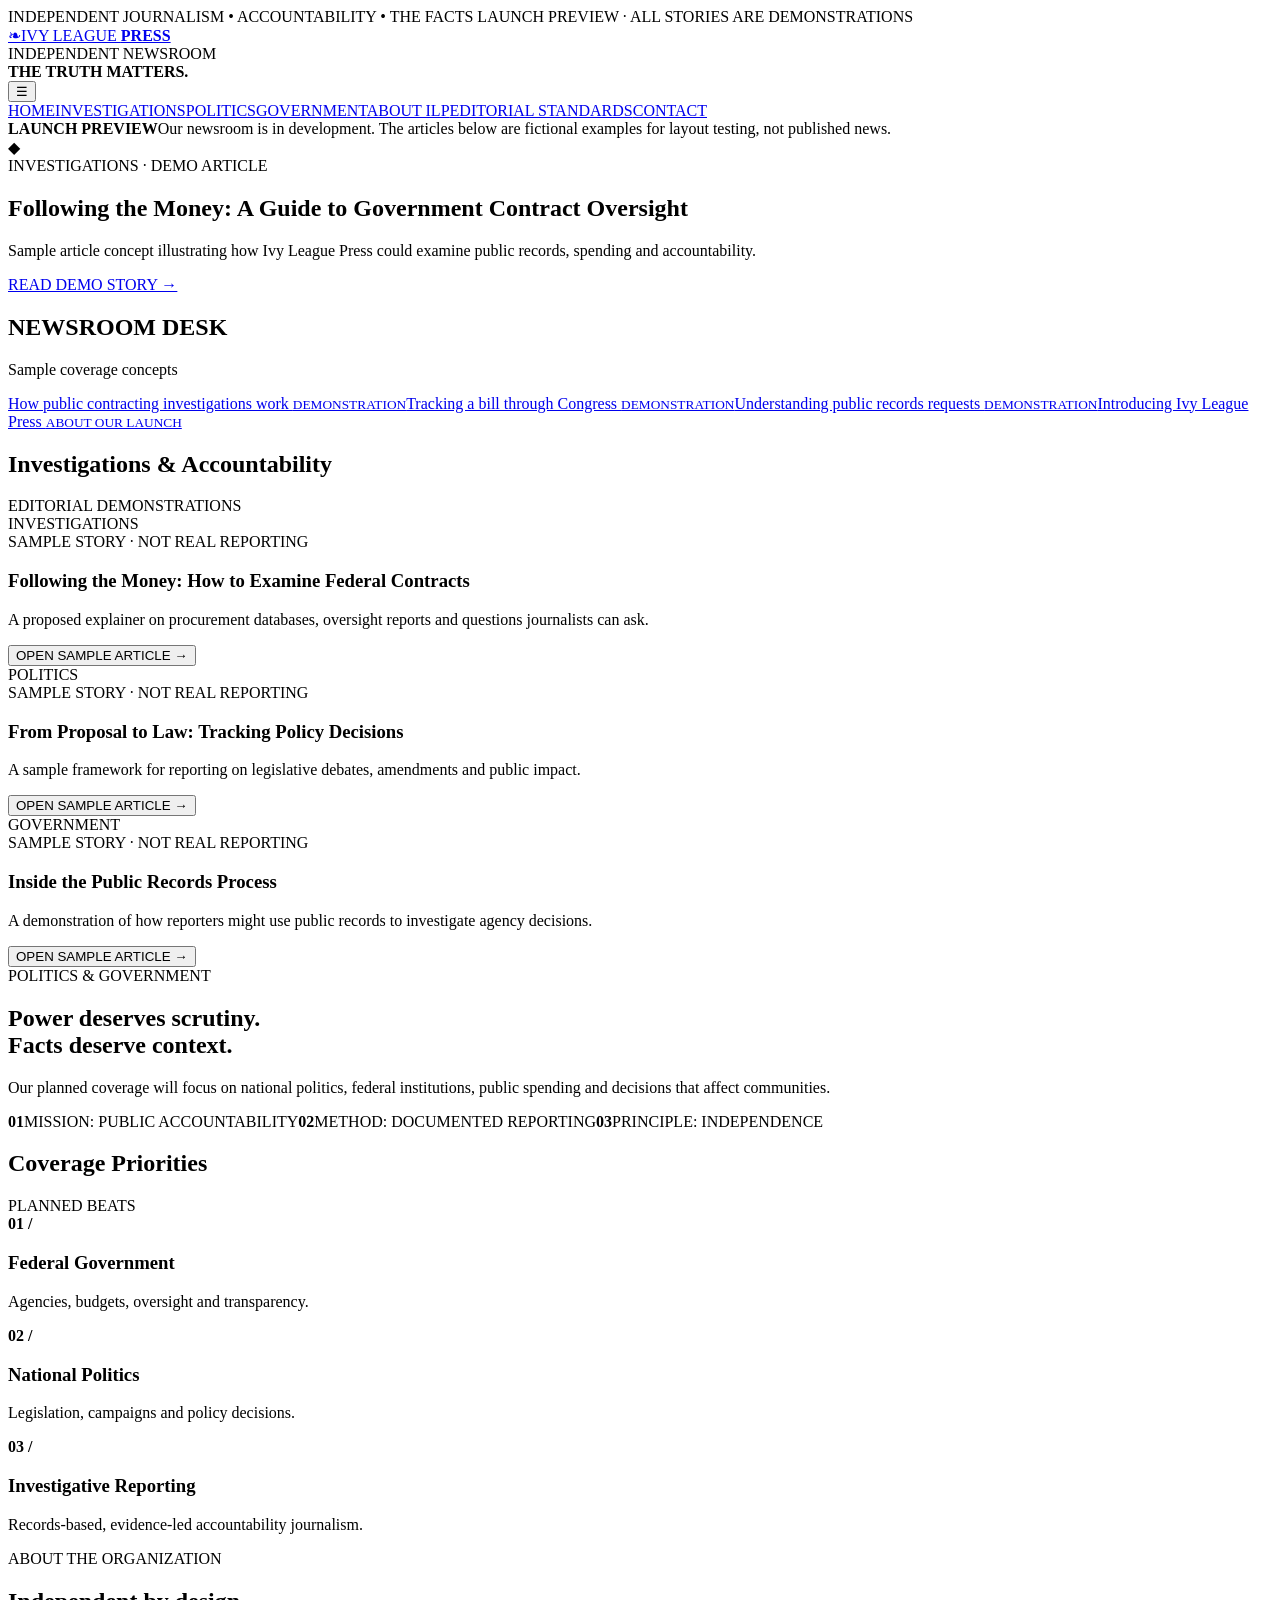
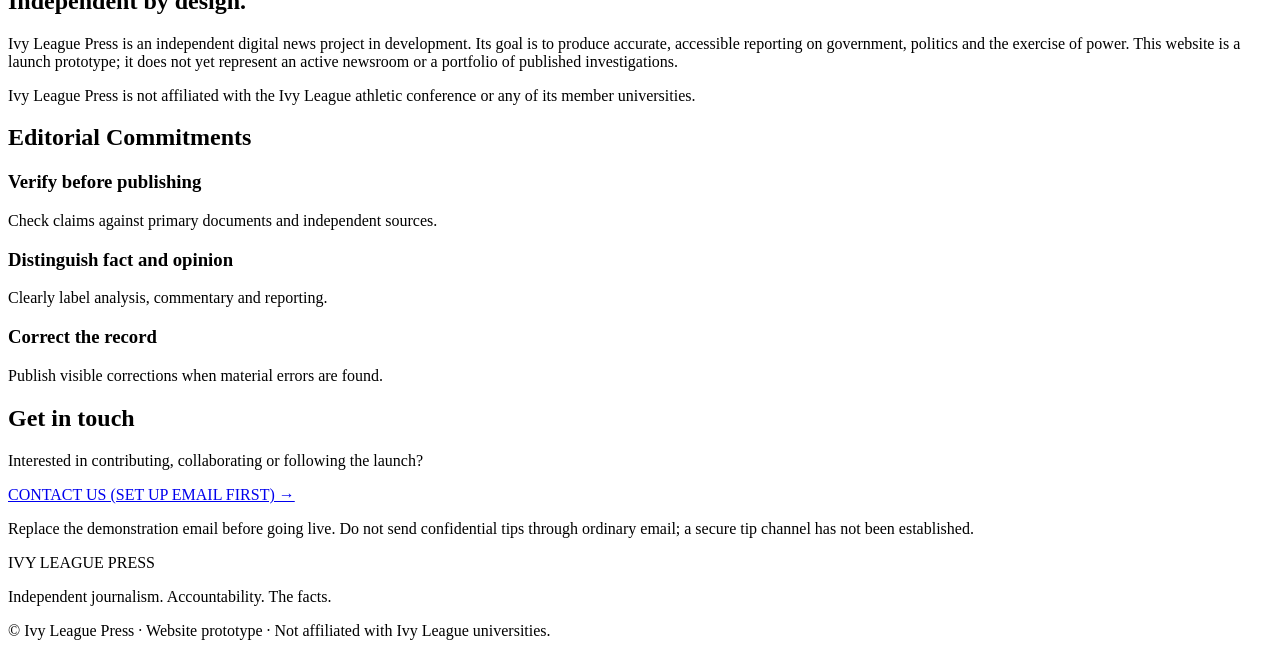
==== index.html @ a4aafcaa "Add files via upload" ====
<!doctype html><html lang="en"><head><meta charset="utf-8"><meta name="viewport" content="width=device-width,initial-scale=1"><meta name="description" content="Ivy League Press — an independent digital newsroom in development covering politics, government and investigations."><title>Ivy League Press | Independent Journalism</title><link rel="stylesheet" href="styles.css"></head><body><div class="utility">INDEPENDENT JOURNALISM <span>•</span> ACCOUNTABILITY <span>•</span> THE FACTS <span class="utility-right">LAUNCH PREVIEW · ALL STORIES ARE DEMONSTRATIONS</span></div><header><a class="brand" href="#home"><span class="crest">❧</span><span>IVY LEAGUE <b>PRESS</b></span></a><div class="brand-right">INDEPENDENT NEWSROOM<br><strong>THE TRUTH MATTERS.</strong></div><button class="menu" id="menu" aria-label="Toggle navigation">☰</button></header><nav id="nav"><a href="#home">HOME</a><a href="#investigations">INVESTIGATIONS</a><a href="#politics">POLITICS</a><a href="#government">GOVERNMENT</a><a href="#about">ABOUT ILP</a><a href="#standards">EDITORIAL STANDARDS</a><a href="#contact">CONTACT</a></nav><main id="home"><div class="notice"><strong>LAUNCH PREVIEW</strong><span>Our newsroom is in development. The articles below are fictional examples for layout testing, not published news.</span></div><div class="top-grid"><article class="hero"><div class="hero-art"><div class="capitol">◆</div><div class="hero-overlay"><span class="eyebrow">INVESTIGATIONS · DEMO ARTICLE</span><h1>Following the Money: A Guide to Government Contract Oversight</h1><p>Sample article concept illustrating how Ivy League Press could examine public records, spending and accountability.</p><a class="button" href="#article-contracts">READ DEMO STORY →</a></div></div></article><aside class="latest"><h2>NEWSROOM DESK</h2><p class="aside-intro">Sample coverage concepts</p><a href="#article-contracts">How public contracting investigations work <small>DEMONSTRATION</small></a><a href="#article-policy">Tracking a bill through Congress <small>DEMONSTRATION</small></a><a href="#article-records">Understanding public records requests <small>DEMONSTRATION</small></a><a href="#about">Introducing Ivy League Press <small>ABOUT OUR LAUNCH</small></a></aside></div><section id="investigations" class="section"><div class="section-heading"><h2>Investigations & Accountability</h2><span>EDITORIAL DEMONSTRATIONS</span></div><div class="cards"><article class="story" id="article-contracts"><div class="thumb thumb-one"><span>INVESTIGATIONS</span></div><div class="story-body"><div class="demo">SAMPLE STORY · NOT REAL REPORTING</div><h3>Following the Money: How to Examine Federal Contracts</h3><p>A proposed explainer on procurement databases, oversight reports and questions journalists can ask.</p><button class="read" data-story="contracts">OPEN SAMPLE ARTICLE →</button></div></article><article class="story" id="article-policy"><div class="thumb thumb-two"><span>POLITICS</span></div><div class="story-body"><div class="demo">SAMPLE STORY · NOT REAL REPORTING</div><h3>From Proposal to Law: Tracking Policy Decisions</h3><p>A sample framework for reporting on legislative debates, amendments and public impact.</p><button class="read" data-story="policy">OPEN SAMPLE ARTICLE →</button></div></article><article class="story" id="article-records"><div class="thumb thumb-three"><span>GOVERNMENT</span></div><div class="story-body"><div class="demo">SAMPLE STORY · NOT REAL REPORTING</div><h3>Inside the Public Records Process</h3><p>A demonstration of how reporters might use public records to investigate agency decisions.</p><button class="read" data-story="records">OPEN SAMPLE ARTICLE →</button></div></article></div></section><section id="politics" class="feature"><div><span class="eyebrow">POLITICS & GOVERNMENT</span><h2>Power deserves scrutiny.<br>Facts deserve context.</h2><p>Our planned coverage will focus on national politics, federal institutions, public spending and decisions that affect communities.</p></div><div class="feature-stat"><strong>01</strong><span>MISSION: PUBLIC ACCOUNTABILITY</span><strong>02</strong><span>METHOD: DOCUMENTED REPORTING</span><strong>03</strong><span>PRINCIPLE: INDEPENDENCE</span></div></section><section id="government" class="section"><div class="section-heading"><h2>Coverage Priorities</h2><span>PLANNED BEATS</span></div><div class="beats"><div><b>01 /</b><h3>Federal Government</h3><p>Agencies, budgets, oversight and transparency.</p></div><div><b>02 /</b><h3>National Politics</h3><p>Legislation, campaigns and policy decisions.</p></div><div><b>03 /</b><h3>Investigative Reporting</h3><p>Records-based, evidence-led accountability journalism.</p></div></div></section><section id="about" class="about"><span class="eyebrow">ABOUT THE ORGANIZATION</span><h2>Independent by design.</h2><p>Ivy League Press is an independent digital news project in development. Its goal is to produce accurate, accessible reporting on government, politics and the exercise of power. This website is a launch prototype; it does not yet represent an active newsroom or a portfolio of published investigations.</p><p class="disclaimer">Ivy League Press is not affiliated with the Ivy League athletic conference or any of its member universities.</p></section><section id="standards" class="section"><div class="section-heading"><h2>Editorial Commitments</h2></div><div class="beats"><div><h3>Verify before publishing</h3><p>Check claims against primary documents and independent sources.</p></div><div><h3>Distinguish fact and opinion</h3><p>Clearly label analysis, commentary and reporting.</p></div><div><h3>Correct the record</h3><p>Publish visible corrections when material errors are found.</p></div></div></section><section id="contact" class="contact"><h2>Get in touch</h2><p>Interested in contributing, collaborating or following the launch?</p><a href="mailto:hello@example.com?subject=Ivy%20League%20Press%20Inquiry" class="button">CONTACT US (SET UP EMAIL FIRST) →</a><p class="small">Replace the demonstration email before going live. Do not send confidential tips through ordinary email; a secure tip channel has not been established.</p></section></main><footer><div class="footer-brand">IVY LEAGUE PRESS</div><p>Independent journalism. Accountability. The facts.</p><p>© <span id="year"></span> Ivy League Press · Website prototype · Not affiliated with Ivy League universities.</p></footer><dialog id="storyDialog"><button class="close" id="closeDialog" aria-label="Close">×</button><span class="eyebrow">DEMONSTRATION ARTICLE — NOT PUBLISHED NEWS</span><h2 id="dialogTitle"></h2><p id="dialogText"></p><p class="disclaimer">This content is a hypothetical reporting outline only. It does not allege misconduct by any real person or organization.</p></dialog><script src="script.js"></script></body></html>
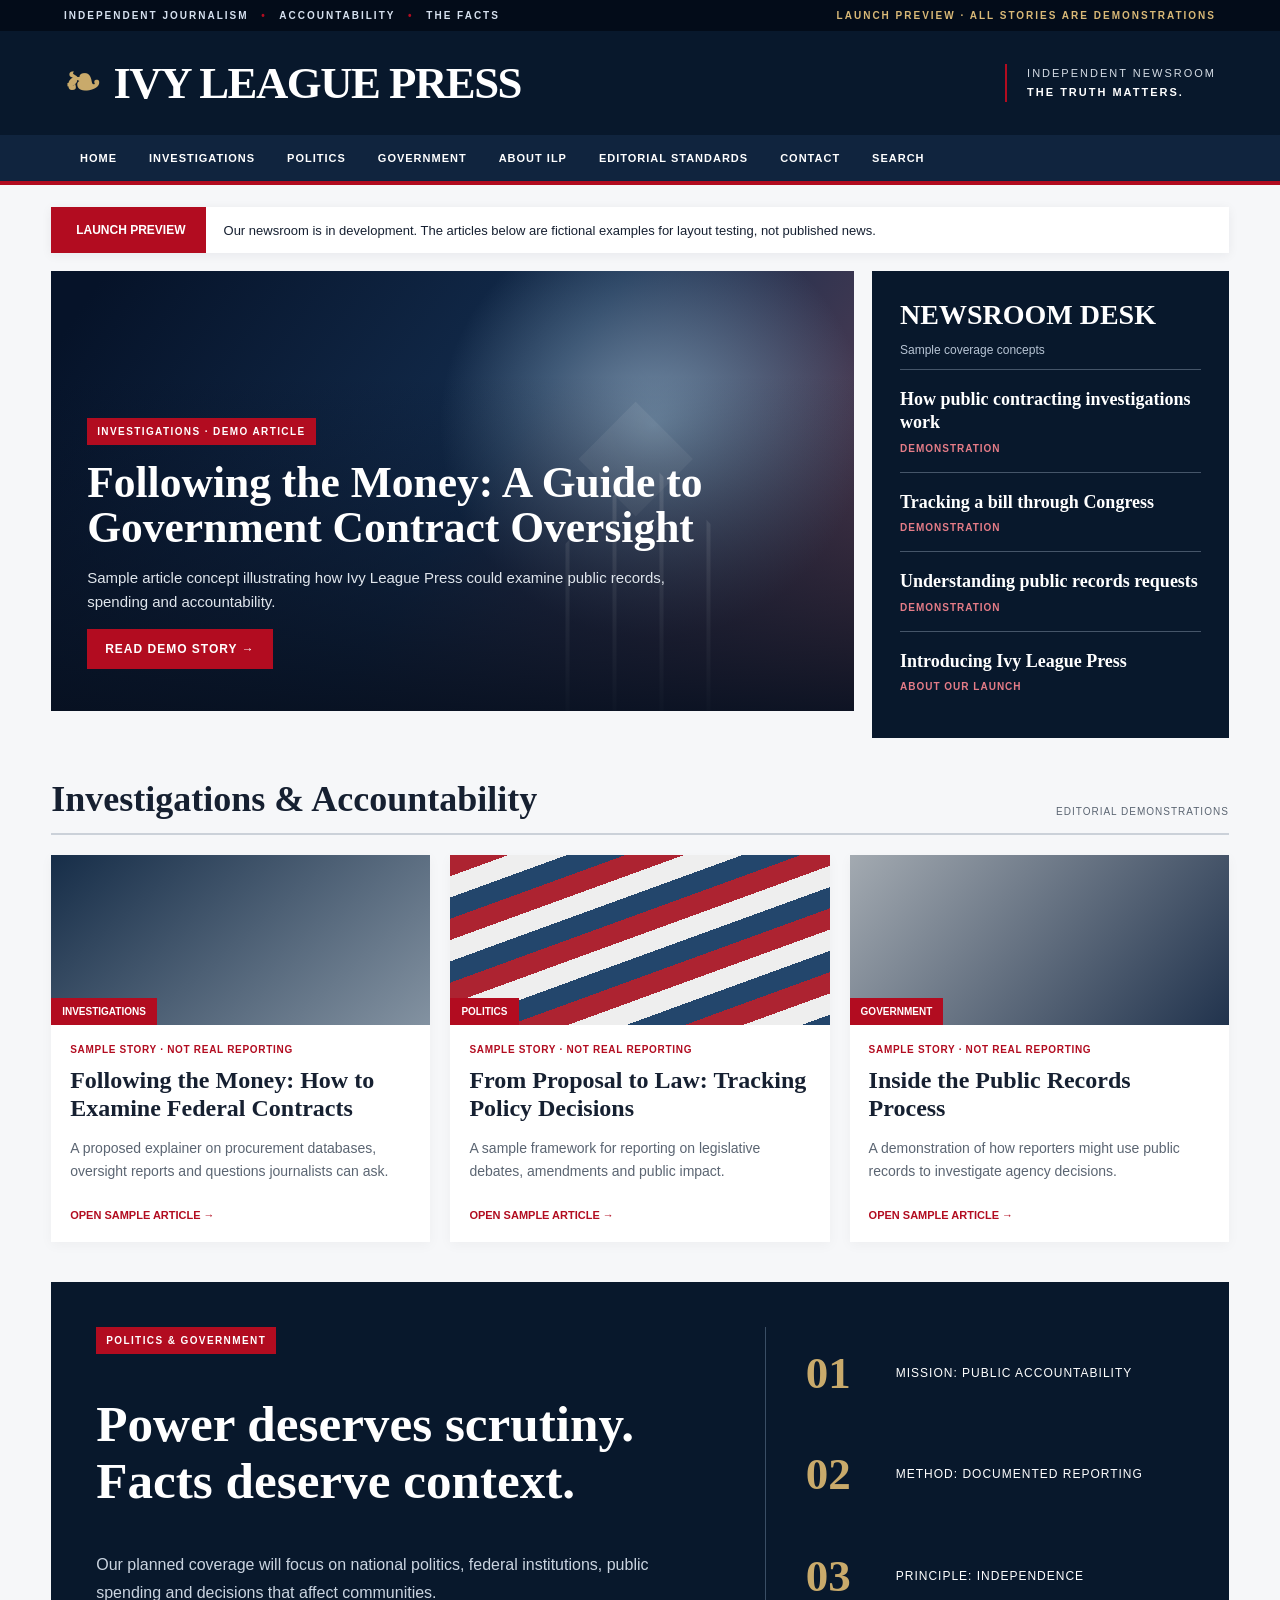
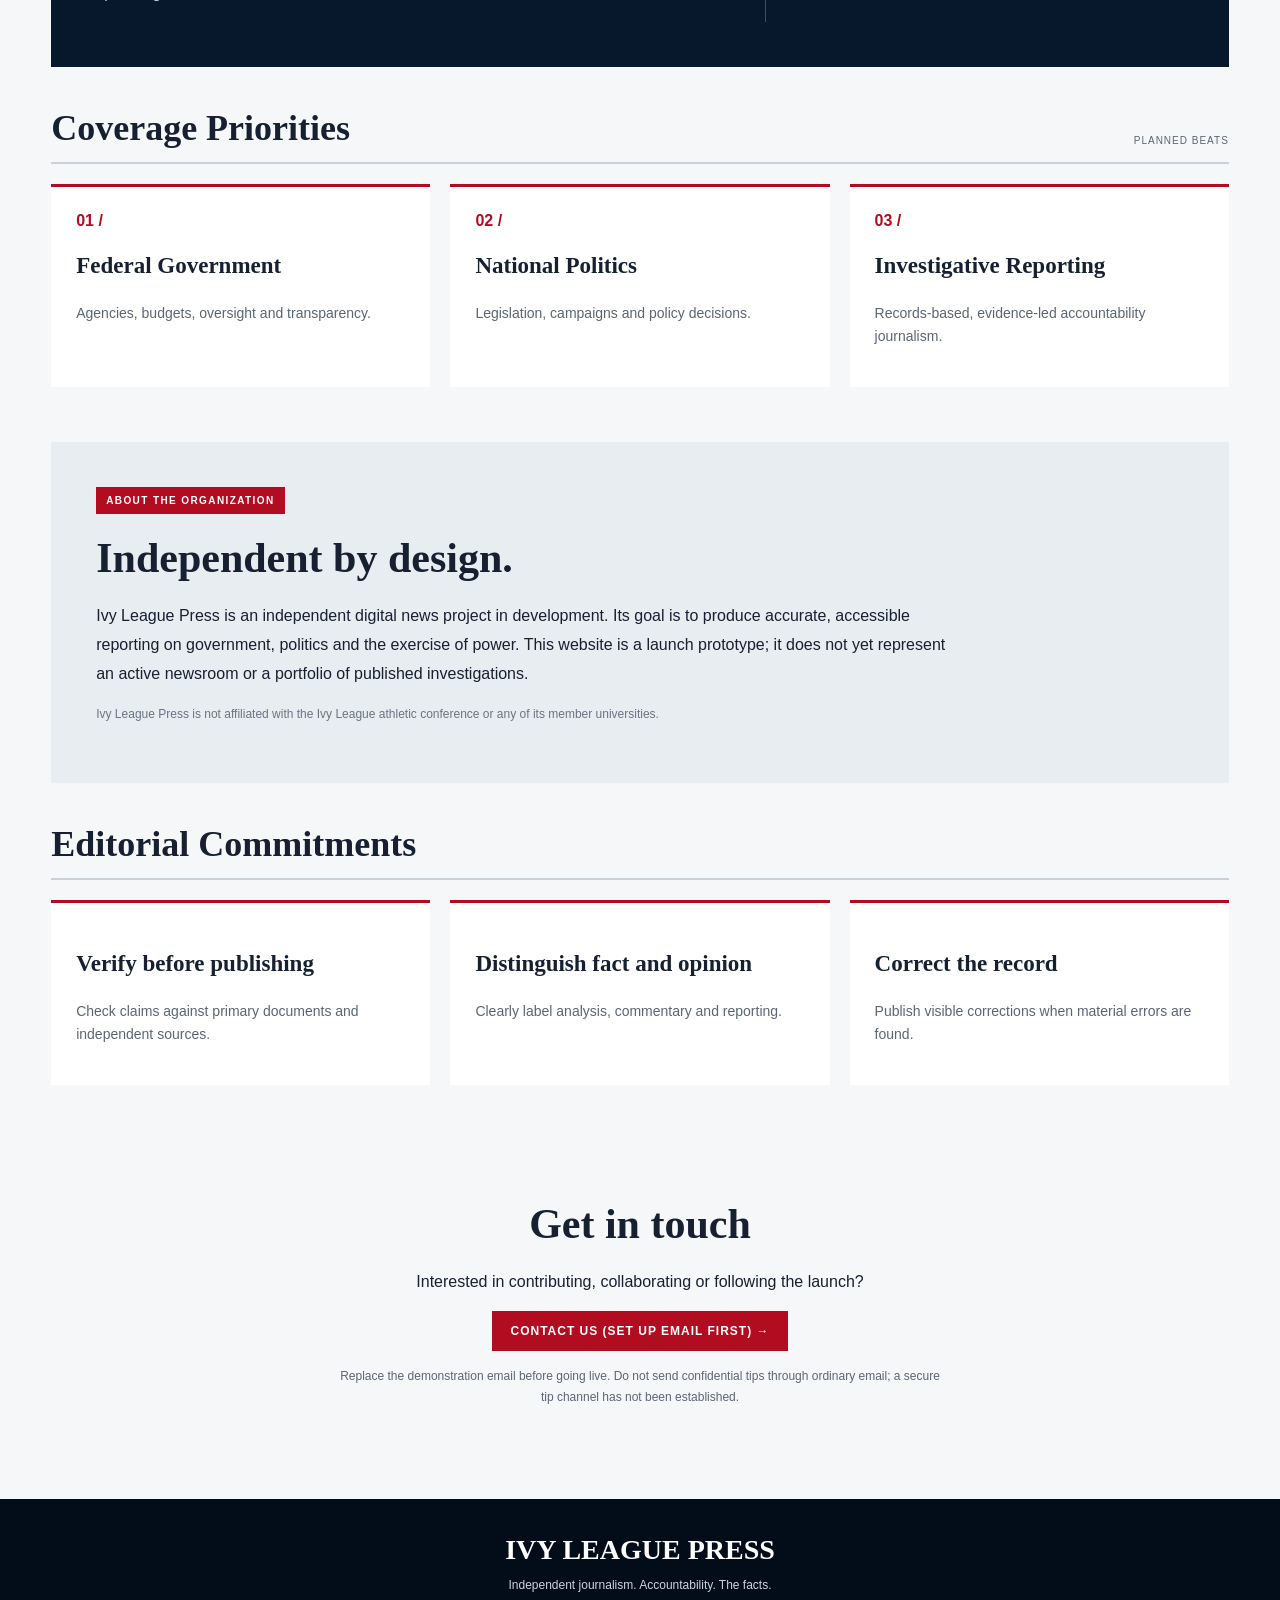
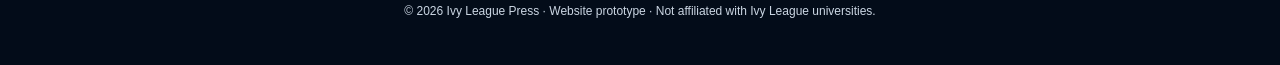
==== commit 24b98de4: "Add files via upload" ====
--- a/index.html
+++ b/index.html
@@ -1 +1 @@
-<!doctype html><html lang="en"><head><meta charset="utf-8"><meta name="viewport" content="width=device-width,initial-scale=1"><meta name="description" content="Ivy League Press — an independent digital newsroom in development covering politics, government and investigations."><title>Ivy League Press | Independent Journalism</title><link rel="stylesheet" href="styles.css"></head><body><div class="utility">INDEPENDENT JOURNALISM <span>•</span> ACCOUNTABILITY <span>•</span> THE FACTS <span class="utility-right">LAUNCH PREVIEW · ALL STORIES ARE DEMONSTRATIONS</span></div><header><a class="brand" href="#home"><span class="crest">❧</span><span>IVY LEAGUE <b>PRESS</b></span></a><div class="brand-right">INDEPENDENT NEWSROOM<br><strong>THE TRUTH MATTERS.</strong></div><button class="menu" id="menu" aria-label="Toggle navigation">☰</button></header><nav id="nav"><a href="#home">HOME</a><a href="#investigations">INVESTIGATIONS</a><a href="#politics">POLITICS</a><a href="#government">GOVERNMENT</a><a href="#about">ABOUT ILP</a><a href="#standards">EDITORIAL STANDARDS</a><a href="#contact">CONTACT</a></nav><main id="home"><div class="notice"><strong>LAUNCH PREVIEW</strong><span>Our newsroom is in development. The articles below are fictional examples for layout testing, not published news.</span></div><div class="top-grid"><article class="hero"><div class="hero-art"><div class="capitol">◆</div><div class="hero-overlay"><span class="eyebrow">INVESTIGATIONS · DEMO ARTICLE</span><h1>Following the Money: A Guide to Government Contract Oversight</h1><p>Sample article concept illustrating how Ivy League Press could examine public records, spending and accountability.</p><a class="button" href="#article-contracts">READ DEMO STORY →</a></div></div></article><aside class="latest"><h2>NEWSROOM DESK</h2><p class="aside-intro">Sample coverage concepts</p><a href="#article-contracts">How public contracting investigations work <small>DEMONSTRATION</small></a><a href="#article-policy">Tracking a bill through Congress <small>DEMONSTRATION</small></a><a href="#article-records">Understanding public records requests <small>DEMONSTRATION</small></a><a href="#about">Introducing Ivy League Press <small>ABOUT OUR LAUNCH</small></a></aside></div><section id="investigations" class="section"><div class="section-heading"><h2>Investigations & Accountability</h2><span>EDITORIAL DEMONSTRATIONS</span></div><div class="cards"><article class="story" id="article-contracts"><div class="thumb thumb-one"><span>INVESTIGATIONS</span></div><div class="story-body"><div class="demo">SAMPLE STORY · NOT REAL REPORTING</div><h3>Following the Money: How to Examine Federal Contracts</h3><p>A proposed explainer on procurement databases, oversight reports and questions journalists can ask.</p><button class="read" data-story="contracts">OPEN SAMPLE ARTICLE →</button></div></article><article class="story" id="article-policy"><div class="thumb thumb-two"><span>POLITICS</span></div><div class="story-body"><div class="demo">SAMPLE STORY · NOT REAL REPORTING</div><h3>From Proposal to Law: Tracking Policy Decisions</h3><p>A sample framework for reporting on legislative debates, amendments and public impact.</p><button class="read" data-story="policy">OPEN SAMPLE ARTICLE →</button></div></article><article class="story" id="article-records"><div class="thumb thumb-three"><span>GOVERNMENT</span></div><div class="story-body"><div class="demo">SAMPLE STORY · NOT REAL REPORTING</div><h3>Inside the Public Records Process</h3><p>A demonstration of how reporters might use public records to investigate agency decisions.</p><button class="read" data-story="records">OPEN SAMPLE ARTICLE →</button></div></article></div></section><section id="politics" class="feature"><div><span class="eyebrow">POLITICS & GOVERNMENT</span><h2>Power deserves scrutiny.<br>Facts deserve context.</h2><p>Our planned coverage will focus on national politics, federal institutions, public spending and decisions that affect communities.</p></div><div class="feature-stat"><strong>01</strong><span>MISSION: PUBLIC ACCOUNTABILITY</span><strong>02</strong><span>METHOD: DOCUMENTED REPORTING</span><strong>03</strong><span>PRINCIPLE: INDEPENDENCE</span></div></section><section id="government" class="section"><div class="section-heading"><h2>Coverage Priorities</h2><span>PLANNED BEATS</span></div><div class="beats"><div><b>01 /</b><h3>Federal Government</h3><p>Agencies, budgets, oversight and transparency.</p></div><div><b>02 /</b><h3>National Politics</h3><p>Legislation, campaigns and policy decisions.</p></div><div><b>03 /</b><h3>Investigative Reporting</h3><p>Records-based, evidence-led accountability journalism.</p></div></div></section><section id="about" class="about"><span class="eyebrow">ABOUT THE ORGANIZATION</span><h2>Independent by design.</h2><p>Ivy League Press is an independent digital news project in development. Its goal is to produce accurate, accessible reporting on government, politics and the exercise of power. This website is a launch prototype; it does not yet represent an active newsroom or a portfolio of published investigations.</p><p class="disclaimer">Ivy League Press is not affiliated with the Ivy League athletic conference or any of its member universities.</p></section><section id="standards" class="section"><div class="section-heading"><h2>Editorial Commitments</h2></div><div class="beats"><div><h3>Verify before publishing</h3><p>Check claims against primary documents and independent sources.</p></div><div><h3>Distinguish fact and opinion</h3><p>Clearly label analysis, commentary and reporting.</p></div><div><h3>Correct the record</h3><p>Publish visible corrections when material errors are found.</p></div></div></section><section id="contact" class="contact"><h2>Get in touch</h2><p>Interested in contributing, collaborating or following the launch?</p><a href="mailto:hello@example.com?subject=Ivy%20League%20Press%20Inquiry" class="button">CONTACT US (SET UP EMAIL FIRST) →</a><p class="small">Replace the demonstration email before going live. Do not send confidential tips through ordinary email; a secure tip channel has not been established.</p></section></main><footer><div class="footer-brand">IVY LEAGUE PRESS</div><p>Independent journalism. Accountability. The facts.</p><p>© <span id="year"></span> Ivy League Press · Website prototype · Not affiliated with Ivy League universities.</p></footer><dialog id="storyDialog"><button class="close" id="closeDialog" aria-label="Close">×</button><span class="eyebrow">DEMONSTRATION ARTICLE — NOT PUBLISHED NEWS</span><h2 id="dialogTitle"></h2><p id="dialogText"></p><p class="disclaimer">This content is a hypothetical reporting outline only. It does not allege misconduct by any real person or organization.</p></dialog><script src="script.js"></script></body></html>
+<!doctype html><html lang="en"><head><meta charset="utf-8"><meta name="viewport" content="width=device-width,initial-scale=1"><meta name="description" content="Ivy League Press — an independent digital newsroom in development covering politics, government and investigations."><title>Ivy League Press | Independent Journalism</title><link rel="stylesheet" href="styles.css"></head><body><div class="utility">INDEPENDENT JOURNALISM <span>•</span> ACCOUNTABILITY <span>•</span> THE FACTS <span class="utility-right">LAUNCH PREVIEW · ALL STORIES ARE DEMONSTRATIONS</span></div><header><a class="brand" href="index.html"><span class="crest">❧</span><span>IVY LEAGUE <b>PRESS</b></span></a><div class="brand-right">INDEPENDENT NEWSROOM<br><strong>THE TRUTH MATTERS.</strong></div><button class="menu" id="menu" aria-label="Toggle navigation">☰</button></header><nav id="nav"><a href="index.html">HOME</a><a href="section.html?category=Investigations">INVESTIGATIONS</a><a href="section.html?category=Politics">POLITICS</a><a href="section.html?category=Government">GOVERNMENT</a><a href="about.html">ABOUT ILP</a><a href="standards.html">EDITORIAL STANDARDS</a><a href="contact.html">CONTACT</a><a href="search.html">SEARCH</a></nav><main id="home"><div class="notice"><strong>LAUNCH PREVIEW</strong><span>Our newsroom is in development. The articles below are fictional examples for layout testing, not published news.</span></div><div class="top-grid"><article class="hero"><div class="hero-art"><div class="capitol">◆</div><div class="hero-overlay"><span class="eyebrow">INVESTIGATIONS · DEMO ARTICLE</span><h1>Following the Money: A Guide to Government Contract Oversight</h1><p>Sample article concept illustrating how Ivy League Press could examine public records, spending and accountability.</p><a class="button" href="#article-contracts">READ DEMO STORY →</a></div></div></article><aside class="latest"><h2>NEWSROOM DESK</h2><p class="aside-intro">Sample coverage concepts</p><a href="#article-contracts">How public contracting investigations work <small>DEMONSTRATION</small></a><a href="#article-policy">Tracking a bill through Congress <small>DEMONSTRATION</small></a><a href="#article-records">Understanding public records requests <small>DEMONSTRATION</small></a><a href="#about">Introducing Ivy League Press <small>ABOUT OUR LAUNCH</small></a></aside></div><section id="investigations" class="section"><div class="section-heading"><h2>Investigations & Accountability</h2><span>EDITORIAL DEMONSTRATIONS</span></div><div class="cards"><article class="story" id="article-contracts"><div class="thumb thumb-one"><span>INVESTIGATIONS</span></div><div class="story-body"><div class="demo">SAMPLE STORY · NOT REAL REPORTING</div><h3>Following the Money: How to Examine Federal Contracts</h3><p>A proposed explainer on procurement databases, oversight reports and questions journalists can ask.</p><button class="read" data-story="contracts">OPEN SAMPLE ARTICLE →</button></div></article><article class="story" id="article-policy"><div class="thumb thumb-two"><span>POLITICS</span></div><div class="story-body"><div class="demo">SAMPLE STORY · NOT REAL REPORTING</div><h3>From Proposal to Law: Tracking Policy Decisions</h3><p>A sample framework for reporting on legislative debates, amendments and public impact.</p><button class="read" data-story="policy">OPEN SAMPLE ARTICLE →</button></div></article><article class="story" id="article-records"><div class="thumb thumb-three"><span>GOVERNMENT</span></div><div class="story-body"><div class="demo">SAMPLE STORY · NOT REAL REPORTING</div><h3>Inside the Public Records Process</h3><p>A demonstration of how reporters might use public records to investigate agency decisions.</p><button class="read" data-story="records">OPEN SAMPLE ARTICLE →</button></div></article></div></section><section id="politics" class="feature"><div><span class="eyebrow">POLITICS & GOVERNMENT</span><h2>Power deserves scrutiny.<br>Facts deserve context.</h2><p>Our planned coverage will focus on national politics, federal institutions, public spending and decisions that affect communities.</p></div><div class="feature-stat"><strong>01</strong><span>MISSION: PUBLIC ACCOUNTABILITY</span><strong>02</strong><span>METHOD: DOCUMENTED REPORTING</span><strong>03</strong><span>PRINCIPLE: INDEPENDENCE</span></div></section><section id="government" class="section"><div class="section-heading"><h2>Coverage Priorities</h2><span>PLANNED BEATS</span></div><div class="beats"><div><b>01 /</b><h3>Federal Government</h3><p>Agencies, budgets, oversight and transparency.</p></div><div><b>02 /</b><h3>National Politics</h3><p>Legislation, campaigns and policy decisions.</p></div><div><b>03 /</b><h3>Investigative Reporting</h3><p>Records-based, evidence-led accountability journalism.</p></div></div></section><section id="about" class="about"><span class="eyebrow">ABOUT THE ORGANIZATION</span><h2>Independent by design.</h2><p>Ivy League Press is an independent digital news project in development. Its goal is to produce accurate, accessible reporting on government, politics and the exercise of power. This website is a launch prototype; it does not yet represent an active newsroom or a portfolio of published investigations.</p><p class="disclaimer">Ivy League Press is not affiliated with the Ivy League athletic conference or any of its member universities.</p></section><section id="standards" class="section"><div class="section-heading"><h2>Editorial Commitments</h2></div><div class="beats"><div><h3>Verify before publishing</h3><p>Check claims against primary documents and independent sources.</p></div><div><h3>Distinguish fact and opinion</h3><p>Clearly label analysis, commentary and reporting.</p></div><div><h3>Correct the record</h3><p>Publish visible corrections when material errors are found.</p></div></div></section><section id="contact" class="contact"><h2>Get in touch</h2><p>Interested in contributing, collaborating or following the launch?</p><a href="mailto:hello@example.com?subject=Ivy%20League%20Press%20Inquiry" class="button">CONTACT US (SET UP EMAIL FIRST) →</a><p class="small">Replace the demonstration email before going live. Do not send confidential tips through ordinary email; a secure tip channel has not been established.</p></section></main><footer><div class="footer-brand">IVY LEAGUE PRESS</div><p>Independent journalism. Accountability. The facts.</p><p>© <span id="year"></span> Ivy League Press · Website prototype · Not affiliated with Ivy League universities.</p></footer><dialog id="storyDialog"><button class="close" id="closeDialog" aria-label="Close">×</button><span class="eyebrow">DEMONSTRATION ARTICLE — NOT PUBLISHED NEWS</span><h2 id="dialogTitle"></h2><p id="dialogText"></p><p class="disclaimer">This content is a hypothetical reporting outline only. It does not allege misconduct by any real person or organization.</p></dialog><script src="script.js"></script></body></html>
--- a/styles.css
+++ b/styles.css
@@ -0,0 +1 @@
+:root{--navy:#08182c;--navy2:#102742;--red:#b20c20;--gold:#c9aa6b;--ink:#162031;--muted:#5b6572}*{box-sizing:border-box}html{scroll-behavior:smooth}body{margin:0;color:var(--ink);font-family:Arial,Helvetica,sans-serif;background:#f6f7f9}a{color:inherit;text-decoration:none}.utility{background:#030c19;color:#d6e1ef;font-size:10px;letter-spacing:2px;padding:10px 5%;font-weight:700}.utility span{color:var(--red);margin:0 8px}.utility-right{float:right;color:#d9b977!important;margin:0!important}header{background:var(--navy);color:white;display:flex;align-items:center;justify-content:space-between;padding:26px 5%;gap:20px}.brand{font:700 clamp(24px,3.5vw,46px) Georgia,serif;letter-spacing:-1.5px;display:flex;align-items:center;gap:14px}.brand b{color:white}.crest{font-size:44px;color:var(--gold)}.brand-right{border-left:2px solid var(--red);padding-left:20px;font-size:11px;line-height:1.7;letter-spacing:2px;color:#d5dce5}.brand-right strong{color:white}.menu{display:none;background:none;color:white;border:0;font-size:25px}nav{background:#10243e;color:white;display:flex;padding:0 5%;gap:0;border-bottom:4px solid var(--red)}nav a{padding:17px 16px;font-size:11px;letter-spacing:1px;font-weight:800}nav a:hover{background:var(--red)}main{max-width:1450px;margin:auto;padding:22px 4%}.notice{display:flex;align-items:center;background:#fff;border-left:5px solid var(--red);margin-bottom:18px;box-shadow:0 2px 10px #071b3110}.notice strong{background:var(--red);color:white;padding:16px 20px;white-space:nowrap;font-size:12px}.notice span{padding:12px 18px;font-size:13px}.top-grid{display:grid;grid-template-columns:minmax(0,2.25fr) minmax(250px,1fr);gap:18px}.hero-art{height:440px;background:radial-gradient(circle at 75% 35%,#718ca6 0%,transparent 32%),linear-gradient(125deg,#061329 5%,#132c4d 52%,#6b4355 100%);position:relative;overflow:hidden}.hero-art:before{content:"";position:absolute;right:7%;bottom:-80px;width:300px;height:330px;opacity:.18;background:repeating-linear-gradient(90deg,transparent 0 20px,#fff 21px 24px,transparent 25px 47px);clip-path:polygon(50% 0,85% 32%,85% 100%,15% 100%,15% 32%)}.capitol{position:absolute;right:20%;top:20%;font-size:150px;color:#ffffff15}.hero-overlay{position:absolute;bottom:0;left:0;right:0;padding:42px 36px;background:linear-gradient(0deg,#071020ed,transparent);color:white}.eyebrow{background:var(--red);display:inline-block;color:white;font-size:10px;letter-spacing:1.4px;font-weight:800;padding:8px 10px}.hero h1{font:700 clamp(29px,3.4vw,52px)/1.05 Georgia,serif;max-width:690px;margin:15px 0}.hero p{max-width:580px;font-size:15px;line-height:1.6;color:#e0e6ed}.button{display:inline-block;background:var(--red);padding:13px 18px;color:white;font-size:12px;font-weight:800;letter-spacing:1px;border:0}.button:hover{background:#d11b32}.latest{background:var(--navy);color:white;padding:28px}.latest h2{font:700 28px Georgia,serif;margin:0 0 10px}.aside-intro{color:#b7c4d4;font-size:12px}.latest a{display:block;border-top:1px solid #455569;padding:18px 0;font:700 18px/1.3 Georgia,serif}.latest small{display:block;color:#e57c87;font:700 10px Arial,sans-serif;letter-spacing:1px;margin-top:8px}.section{padding:40px 0}.section-heading{display:flex;justify-content:space-between;align-items:end;border-bottom:2px solid #cbd1d9;margin-bottom:20px;gap:12px}.section-heading h2{font:700 clamp(26px,3vw,36px) Georgia,serif;margin:0 0 13px}.section-heading span{font-size:10px;letter-spacing:1px;color:var(--muted);padding-bottom:16px}.cards{display:grid;grid-template-columns:repeat(3,1fr);gap:20px}.story{background:white;box-shadow:0 3px 12px #0000000a}.thumb{height:170px;position:relative;overflow:hidden}.thumb span{position:absolute;bottom:0;left:0;background:var(--red);color:white;padding:8px 11px;font-size:10px;font-weight:800}.thumb-one{background:linear-gradient(140deg,#162d48,#8392a1)}.thumb-two{background:repeating-linear-gradient(160deg,#ad2331 0 20px,#eee 20px 40px,#23466c 40px 60px)}.thumb-three{background:linear-gradient(130deg,#a3aab1,#21334d)}.story-body{padding:19px}.demo{color:var(--red);font-size:10px;letter-spacing:.7px;font-weight:800}.story h3{font:700 24px/1.16 Georgia,serif;margin:12px 0}.story p,.beats p{font-size:14px;color:var(--muted);line-height:1.65}.read{background:none;border:0;padding:12px 0 0;color:var(--red);font-weight:800;font-size:11px;cursor:pointer}.feature{display:grid;grid-template-columns:1.5fr 1fr;background:var(--navy);color:white;padding:45px;gap:40px}.feature h2{font:700 clamp(30px,4vw,52px)/1.1 Georgia,serif}.feature p{color:#cad4e0;line-height:1.7;max-width:600px}.feature-stat{display:grid;grid-template-columns:80px 1fr;align-items:center;gap:10px;border-left:1px solid #3a4e65;padding-left:40px}.feature-stat strong{font:700 45px Georgia,serif;color:var(--gold)}.feature-stat span{font-size:12px;letter-spacing:1px}.beats{display:grid;grid-template-columns:repeat(3,1fr);gap:20px}.beats>div{background:white;border-top:3px solid var(--red);padding:25px}.beats b{color:var(--red)}.beats h3{font:700 23px Georgia,serif}.about{background:#e8edf2;padding:45px;margin-top:15px}.about h2,.contact h2{font:700 42px Georgia,serif;margin:20px 0}.about p{max-width:850px;line-height:1.8}.disclaimer{font-size:12px;color:#697484}.contact{text-align:center;padding:55px 20px}.contact p{line-height:1.7}.small{font-size:12px;color:var(--muted);max-width:600px;margin:15px auto}footer{background:#030c19;color:#cbd6e3;text-align:center;padding:35px 15px;font-size:12px}footer .footer-brand{font:700 28px Georgia,serif;color:white}dialog{max-width:650px;width:calc(100% - 30px);border:0;padding:35px;box-shadow:0 20px 80px #0005}dialog::backdrop{background:#06101dcc}dialog h2{font:700 35px Georgia,serif}dialog p{line-height:1.7}.close{float:right;font-size:28px;background:none;border:0;cursor:pointer}@media(max-width:850px){.brand-right,.utility-right{display:none}.top-grid,.feature{grid-template-columns:1fr}.latest{padding:22px}.latest a{font-size:16px}.cards,.beats{grid-template-columns:1fr 1fr}.feature-stat{padding-left:0;border:0}.menu{display:block}nav{display:none;flex-direction:column}nav.open{display:flex}nav a{border-bottom:1px solid #ffffff22}}@media(max-width:550px){header{padding:19px 5%}.brand{font-size:23px}.crest{font-size:27px}.hero-art{height:440px}.hero-overlay{padding:25px}.hero h1{font-size:34px}.cards,.beats{grid-template-columns:1fr}.notice{align-items:stretch;flex-direction:column}.notice strong{padding:10px}.feature{padding:28px}.about{padding:28px}.section-heading span{display:none}}
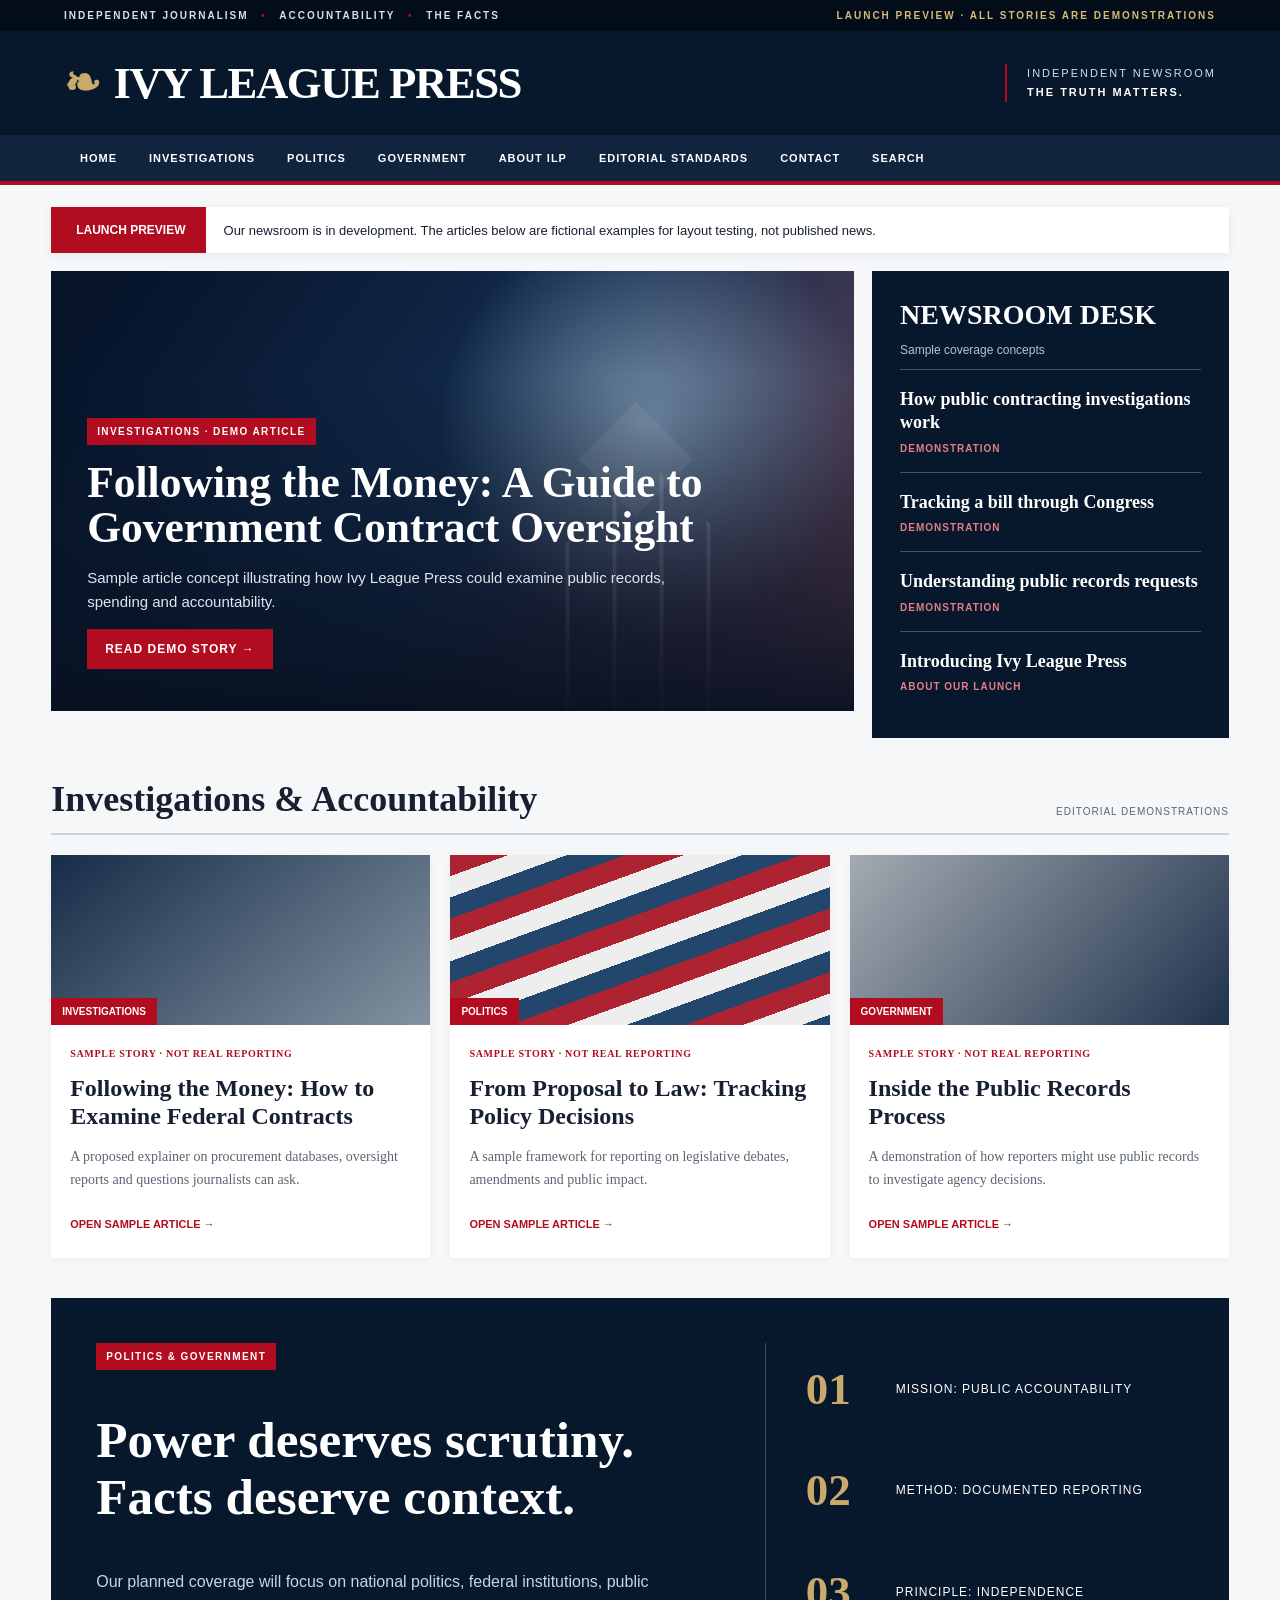
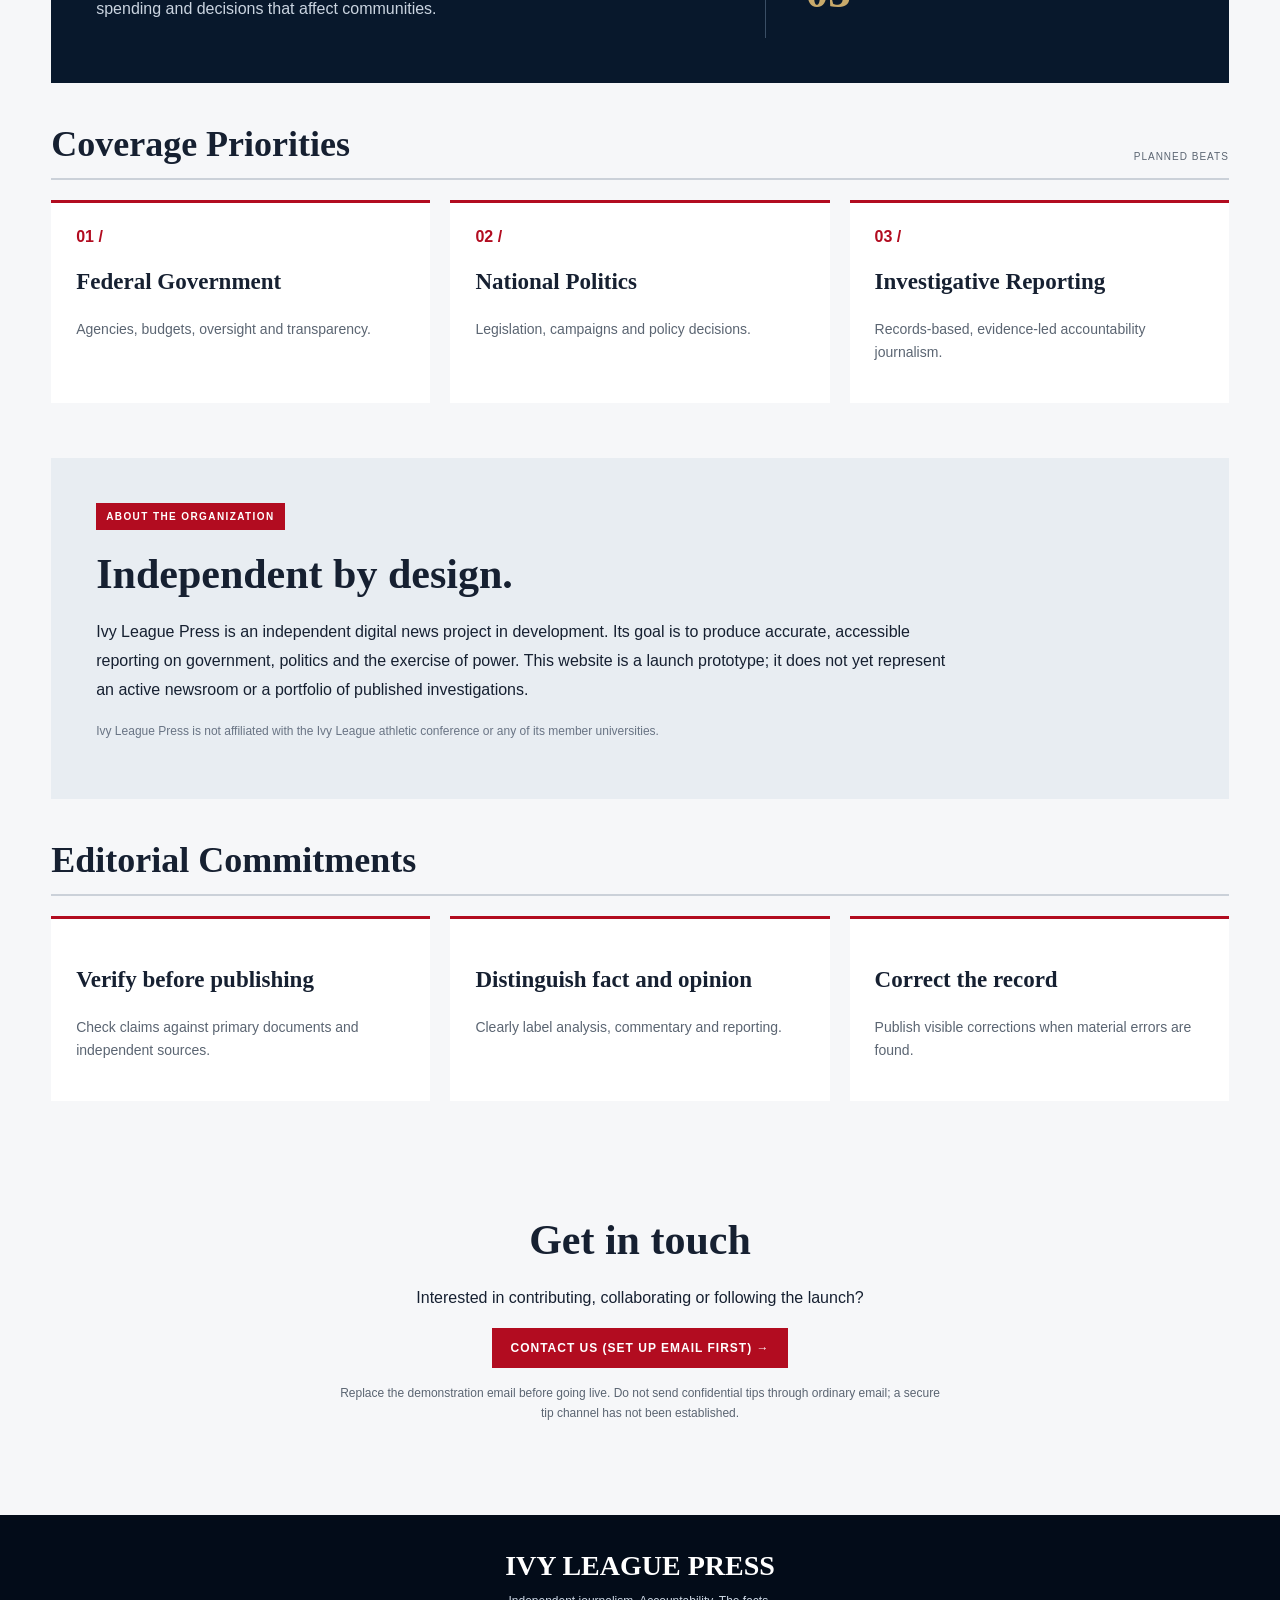
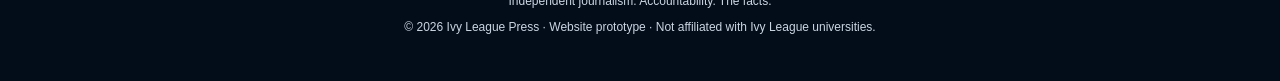
==== commit 0b5e69d5: "Update index.html" ====
--- a/index.html
+++ b/index.html
@@ -1 +1,5 @@
-<!doctype html><html lang="en"><head><meta charset="utf-8"><meta name="viewport" content="width=device-width,initial-scale=1"><meta name="description" content="Ivy League Press — an independent digital newsroom in development covering politics, government and investigations."><title>Ivy League Press | Independent Journalism</title><link rel="stylesheet" href="styles.css"></head><body><div class="utility">INDEPENDENT JOURNALISM <span>•</span> ACCOUNTABILITY <span>•</span> THE FACTS <span class="utility-right">LAUNCH PREVIEW · ALL STORIES ARE DEMONSTRATIONS</span></div><header><a class="brand" href="index.html"><span class="crest">❧</span><span>IVY LEAGUE <b>PRESS</b></span></a><div class="brand-right">INDEPENDENT NEWSROOM<br><strong>THE TRUTH MATTERS.</strong></div><button class="menu" id="menu" aria-label="Toggle navigation">☰</button></header><nav id="nav"><a href="index.html">HOME</a><a href="section.html?category=Investigations">INVESTIGATIONS</a><a href="section.html?category=Politics">POLITICS</a><a href="section.html?category=Government">GOVERNMENT</a><a href="about.html">ABOUT ILP</a><a href="standards.html">EDITORIAL STANDARDS</a><a href="contact.html">CONTACT</a><a href="search.html">SEARCH</a></nav><main id="home"><div class="notice"><strong>LAUNCH PREVIEW</strong><span>Our newsroom is in development. The articles below are fictional examples for layout testing, not published news.</span></div><div class="top-grid"><article class="hero"><div class="hero-art"><div class="capitol">◆</div><div class="hero-overlay"><span class="eyebrow">INVESTIGATIONS · DEMO ARTICLE</span><h1>Following the Money: A Guide to Government Contract Oversight</h1><p>Sample article concept illustrating how Ivy League Press could examine public records, spending and accountability.</p><a class="button" href="#article-contracts">READ DEMO STORY →</a></div></div></article><aside class="latest"><h2>NEWSROOM DESK</h2><p class="aside-intro">Sample coverage concepts</p><a href="#article-contracts">How public contracting investigations work <small>DEMONSTRATION</small></a><a href="#article-policy">Tracking a bill through Congress <small>DEMONSTRATION</small></a><a href="#article-records">Understanding public records requests <small>DEMONSTRATION</small></a><a href="#about">Introducing Ivy League Press <small>ABOUT OUR LAUNCH</small></a></aside></div><section id="investigations" class="section"><div class="section-heading"><h2>Investigations & Accountability</h2><span>EDITORIAL DEMONSTRATIONS</span></div><div class="cards"><article class="story" id="article-contracts"><div class="thumb thumb-one"><span>INVESTIGATIONS</span></div><div class="story-body"><div class="demo">SAMPLE STORY · NOT REAL REPORTING</div><h3>Following the Money: How to Examine Federal Contracts</h3><p>A proposed explainer on procurement databases, oversight reports and questions journalists can ask.</p><button class="read" data-story="contracts">OPEN SAMPLE ARTICLE →</button></div></article><article class="story" id="article-policy"><div class="thumb thumb-two"><span>POLITICS</span></div><div class="story-body"><div class="demo">SAMPLE STORY · NOT REAL REPORTING</div><h3>From Proposal to Law: Tracking Policy Decisions</h3><p>A sample framework for reporting on legislative debates, amendments and public impact.</p><button class="read" data-story="policy">OPEN SAMPLE ARTICLE →</button></div></article><article class="story" id="article-records"><div class="thumb thumb-three"><span>GOVERNMENT</span></div><div class="story-body"><div class="demo">SAMPLE STORY · NOT REAL REPORTING</div><h3>Inside the Public Records Process</h3><p>A demonstration of how reporters might use public records to investigate agency decisions.</p><button class="read" data-story="records">OPEN SAMPLE ARTICLE →</button></div></article></div></section><section id="politics" class="feature"><div><span class="eyebrow">POLITICS & GOVERNMENT</span><h2>Power deserves scrutiny.<br>Facts deserve context.</h2><p>Our planned coverage will focus on national politics, federal institutions, public spending and decisions that affect communities.</p></div><div class="feature-stat"><strong>01</strong><span>MISSION: PUBLIC ACCOUNTABILITY</span><strong>02</strong><span>METHOD: DOCUMENTED REPORTING</span><strong>03</strong><span>PRINCIPLE: INDEPENDENCE</span></div></section><section id="government" class="section"><div class="section-heading"><h2>Coverage Priorities</h2><span>PLANNED BEATS</span></div><div class="beats"><div><b>01 /</b><h3>Federal Government</h3><p>Agencies, budgets, oversight and transparency.</p></div><div><b>02 /</b><h3>National Politics</h3><p>Legislation, campaigns and policy decisions.</p></div><div><b>03 /</b><h3>Investigative Reporting</h3><p>Records-based, evidence-led accountability journalism.</p></div></div></section><section id="about" class="about"><span class="eyebrow">ABOUT THE ORGANIZATION</span><h2>Independent by design.</h2><p>Ivy League Press is an independent digital news project in development. Its goal is to produce accurate, accessible reporting on government, politics and the exercise of power. This website is a launch prototype; it does not yet represent an active newsroom or a portfolio of published investigations.</p><p class="disclaimer">Ivy League Press is not affiliated with the Ivy League athletic conference or any of its member universities.</p></section><section id="standards" class="section"><div class="section-heading"><h2>Editorial Commitments</h2></div><div class="beats"><div><h3>Verify before publishing</h3><p>Check claims against primary documents and independent sources.</p></div><div><h3>Distinguish fact and opinion</h3><p>Clearly label analysis, commentary and reporting.</p></div><div><h3>Correct the record</h3><p>Publish visible corrections when material errors are found.</p></div></div></section><section id="contact" class="contact"><h2>Get in touch</h2><p>Interested in contributing, collaborating or following the launch?</p><a href="mailto:hello@example.com?subject=Ivy%20League%20Press%20Inquiry" class="button">CONTACT US (SET UP EMAIL FIRST) →</a><p class="small">Replace the demonstration email before going live. Do not send confidential tips through ordinary email; a secure tip channel has not been established.</p></section></main><footer><div class="footer-brand">IVY LEAGUE PRESS</div><p>Independent journalism. Accountability. The facts.</p><p>© <span id="year"></span> Ivy League Press · Website prototype · Not affiliated with Ivy League universities.</p></footer><dialog id="storyDialog"><button class="close" id="closeDialog" aria-label="Close">×</button><span class="eyebrow">DEMONSTRATION ARTICLE — NOT PUBLISHED NEWS</span><h2 id="dialogTitle"></h2><p id="dialogText"></p><p class="disclaimer">This content is a hypothetical reporting outline only. It does not allege misconduct by any real person or organization.</p></dialog><script src="script.js"></script></body></html>
+<!doctype html><html lang="en"><head><meta charset="utf-8"><meta name="viewport" content="width=device-width,initial-scale=1"><meta name="description" content="Ivy League Press — an independent digital newsroom in development covering politics, government and investigations."><title>Ivy League Press | Independent Journalism</title><link rel="stylesheet" href="styles.css">
+<link rel="stylesheet" href="pages.css"></head><body><div class="utility">INDEPENDENT JOURNALISM <span>•</span> ACCOUNTABILITY <span>•</span> THE FACTS <span class="utility-right">LAUNCH PREVIEW · ALL STORIES ARE DEMONSTRATIONS</span></div><header><a class="brand" href="index.html"><span class="crest">❧</span><span>IVY LEAGUE <b>PRESS</b></span></a><div class="brand-right">INDEPENDENT NEWSROOM<br><strong>THE TRUTH MATTERS.</strong></div><button class="menu" id="menu" aria-label="Toggle navigation">☰</button></header><nav id="nav"><a href="index.html">HOME</a><a href="section.html?category=Investigations">INVESTIGATIONS</a><a href="section.html?category=Politics">POLITICS</a><a href="section.html?category=Government">GOVERNMENT</a><a href="about.html">ABOUT ILP</a><a href="standards.html">EDITORIAL STANDARDS</a><a href="contact.html">CONTACT</a><a href="search.html">SEARCH</a></nav><main id="home"><div class="notice"><strong>LAUNCH PREVIEW</strong><span>Our newsroom is in development. The articles below are fictional examples for layout testing, not published news.</span></div><div class="top-grid"><article class="hero"><div class="hero-art"><div class="capitol">◆</div><div class="hero-overlay"><span class="eyebrow">INVESTIGATIONS · DEMO ARTICLE</span><h1>Following the Money: A Guide to Government Contract Oversight</h1><p>Sample article concept illustrating how Ivy League Press could examine public records, spending and accountability.</p><a class="button" href="#article-contracts">READ DEMO STORY →</a></div></div></article><aside class="latest"><h2>NEWSROOM DESK</h2><p class="aside-intro">Sample coverage concepts</p><a href="#article-contracts">How public contracting investigations work <small>DEMONSTRATION</small></a><a href="#article-policy">Tracking a bill through Congress <small>DEMONSTRATION</small></a><a href="#article-records">Understanding public records requests <small>DEMONSTRATION</small></a><a href="#about">Introducing Ivy League Press <small>ABOUT OUR LAUNCH</small></a></aside></div><section id="investigations" class="section"><div class="section-heading"><h2>Investigations & Accountability</h2><span>EDITORIAL DEMONSTRATIONS</span></div><div class="cards"><article class="story" id="article-contracts"><div class="thumb thumb-one"><span>INVESTIGATIONS</span></div><div class="story-body"><div class="demo">SAMPLE STORY · NOT REAL REPORTING</div><h3>Following the Money: How to Examine Federal Contracts</h3><p>A proposed explainer on procurement databases, oversight reports and questions journalists can ask.</p><button class="read" data-story="contracts">OPEN SAMPLE ARTICLE →</button></div></article><article class="story" id="article-policy"><div class="thumb thumb-two"><span>POLITICS</span></div><div class="story-body"><div class="demo">SAMPLE STORY · NOT REAL REPORTING</div><h3>From Proposal to Law: Tracking Policy Decisions</h3><p>A sample framework for reporting on legislative debates, amendments and public impact.</p><button class="read" data-story="policy">OPEN SAMPLE ARTICLE →</button></div></article><article class="story" id="article-records"><div class="thumb thumb-three"><span>GOVERNMENT</span></div><div class="story-body"><div class="demo">SAMPLE STORY · NOT REAL REPORTING</div><h3>Inside the Public Records Process</h3><p>A demonstration of how reporters might use public records to investigate agency decisions.</p><button class="read" data-story="records">OPEN SAMPLE ARTICLE →</button></div></article></div></section><section id="politics" class="feature"><div><span class="eyebrow">POLITICS & GOVERNMENT</span><h2>Power deserves scrutiny.<br>Facts deserve context.</h2><p>Our planned coverage will focus on national politics, federal institutions, public spending and decisions that affect communities.</p></div><div class="feature-stat"><strong>01</strong><span>MISSION: PUBLIC ACCOUNTABILITY</span><strong>02</strong><span>METHOD: DOCUMENTED REPORTING</span><strong>03</strong><span>PRINCIPLE: INDEPENDENCE</span></div></section><section id="government" class="section"><div class="section-heading"><h2>Coverage Priorities</h2><span>PLANNED BEATS</span></div><div class="beats"><div><b>01 /</b><h3>Federal Government</h3><p>Agencies, budgets, oversight and transparency.</p></div><div><b>02 /</b><h3>National Politics</h3><p>Legislation, campaigns and policy decisions.</p></div><div><b>03 /</b><h3>Investigative Reporting</h3><p>Records-based, evidence-led accountability journalism.</p></div></div></section><section id="about" class="about"><span class="eyebrow">ABOUT THE ORGANIZATION</span><h2>Independent by design.</h2><p>Ivy League Press is an independent digital news project in development. Its goal is to produce accurate, accessible reporting on government, politics and the exercise of power. This website is a launch prototype; it does not yet represent an active newsroom or a portfolio of published investigations.</p><p class="disclaimer">Ivy League Press is not affiliated with the Ivy League athletic conference or any of its member universities.</p></section><section id="standards" class="section"><div class="section-heading"><h2>Editorial Commitments</h2></div><div class="beats"><div><h3>Verify before publishing</h3><p>Check claims against primary documents and independent sources.</p></div><div><h3>Distinguish fact and opinion</h3><p>Clearly label analysis, commentary and reporting.</p></div><div><h3>Correct the record</h3><p>Publish visible corrections when material errors are found.</p></div></div></section><section id="contact" class="contact"><h2>Get in touch</h2><p>Interested in contributing, collaborating or following the launch?</p><a href="mailto:hello@example.com?subject=Ivy%20League%20Press%20Inquiry" class="button">CONTACT US (SET UP EMAIL FIRST) →</a><p class="small">Replace the demonstration email before going live. Do not send confidential tips through ordinary email; a secure tip channel has not been established.</p></section></main><footer><div class="footer-brand">IVY LEAGUE PRESS</div><p>Independent journalism. Accountability. The facts.</p><p>© <span id="year"></span> Ivy League Press · Website prototype · Not affiliated with Ivy League universities.</p></footer><dialog id="storyDialog"><button class="close" id="closeDialog" aria-label="Close">×</button><span class="eyebrow">DEMONSTRATION ARTICLE — NOT PUBLISHED NEWS</span><h2 id="dialogTitle"></h2><p id="dialogText"></p><p class="disclaimer">This content is a hypothetical reporting outline only. It does not allege misconduct by any real person or organization.</p></dialog><script src="script.js"></script>
+<script src="pages.js"></script>
+<script src="navigation.js"></script>
+</body></html>
--- a/pages.css
+++ b/pages.css
@@ -0,0 +1 @@
+.interior{max-width:1120px;margin:0 auto;padding:55px 24px 90px;min-height:65vh}.interior h1{font:700 clamp(32px,4vw,52px)/1.2 Georgia,serif;color:#10233c;max-width:920px}.interior h2{font:700 26px Georgia,serif;margin-top:38px}.interior p{line-height:1.8;max-width:830px}.interior .lead{font-size:19px;color:#4d5d71}.interior .label{color:#b00b2a;font-weight:800;letter-spacing:2px;font-size:12px}.interior .alert{padding:17px;background:#fff1f3;border-left:5px solid #b00b2a;margin:24px 0;max-width:850px}.article-grid{display:grid;grid-template-columns:repeat(3,minmax(0,1fr));gap:20px;margin-top:30px}.article-tile{background:white;border:1px solid #d9dfe6;padding:24px}.article-tile a{color:#10233c;text-decoration:none}.article-tile h2{font:700 21px/1.4 Georgia,serif;margin:12px 0}.article-tile p{font-size:14px}.article-tile small{color:#b00b2a;font-weight:800}.interior input,.interior textarea,.interior select{display:block;width:100%;max-width:750px;padding:13px;border:1px solid #b8c1cc;margin:7px 0 20px;background:white}.interior label{display:block;font-weight:700}.interior button{padding:13px 20px;background:#b00b2a;color:white;border:0;cursor:pointer;font-weight:800}.story-body{max-width:760px;font:18px/1.9 Georgia,serif}.story-meta{font:13px Arial,sans-serif;color:#687586}.story-flag{display:inline-block;background:#b00b2a;color:white;padding:9px 13px;font:800 11px Arial,sans-serif;letter-spacing:1px}@media(max-width:750px){.article-grid{grid-template-columns:1fr}}
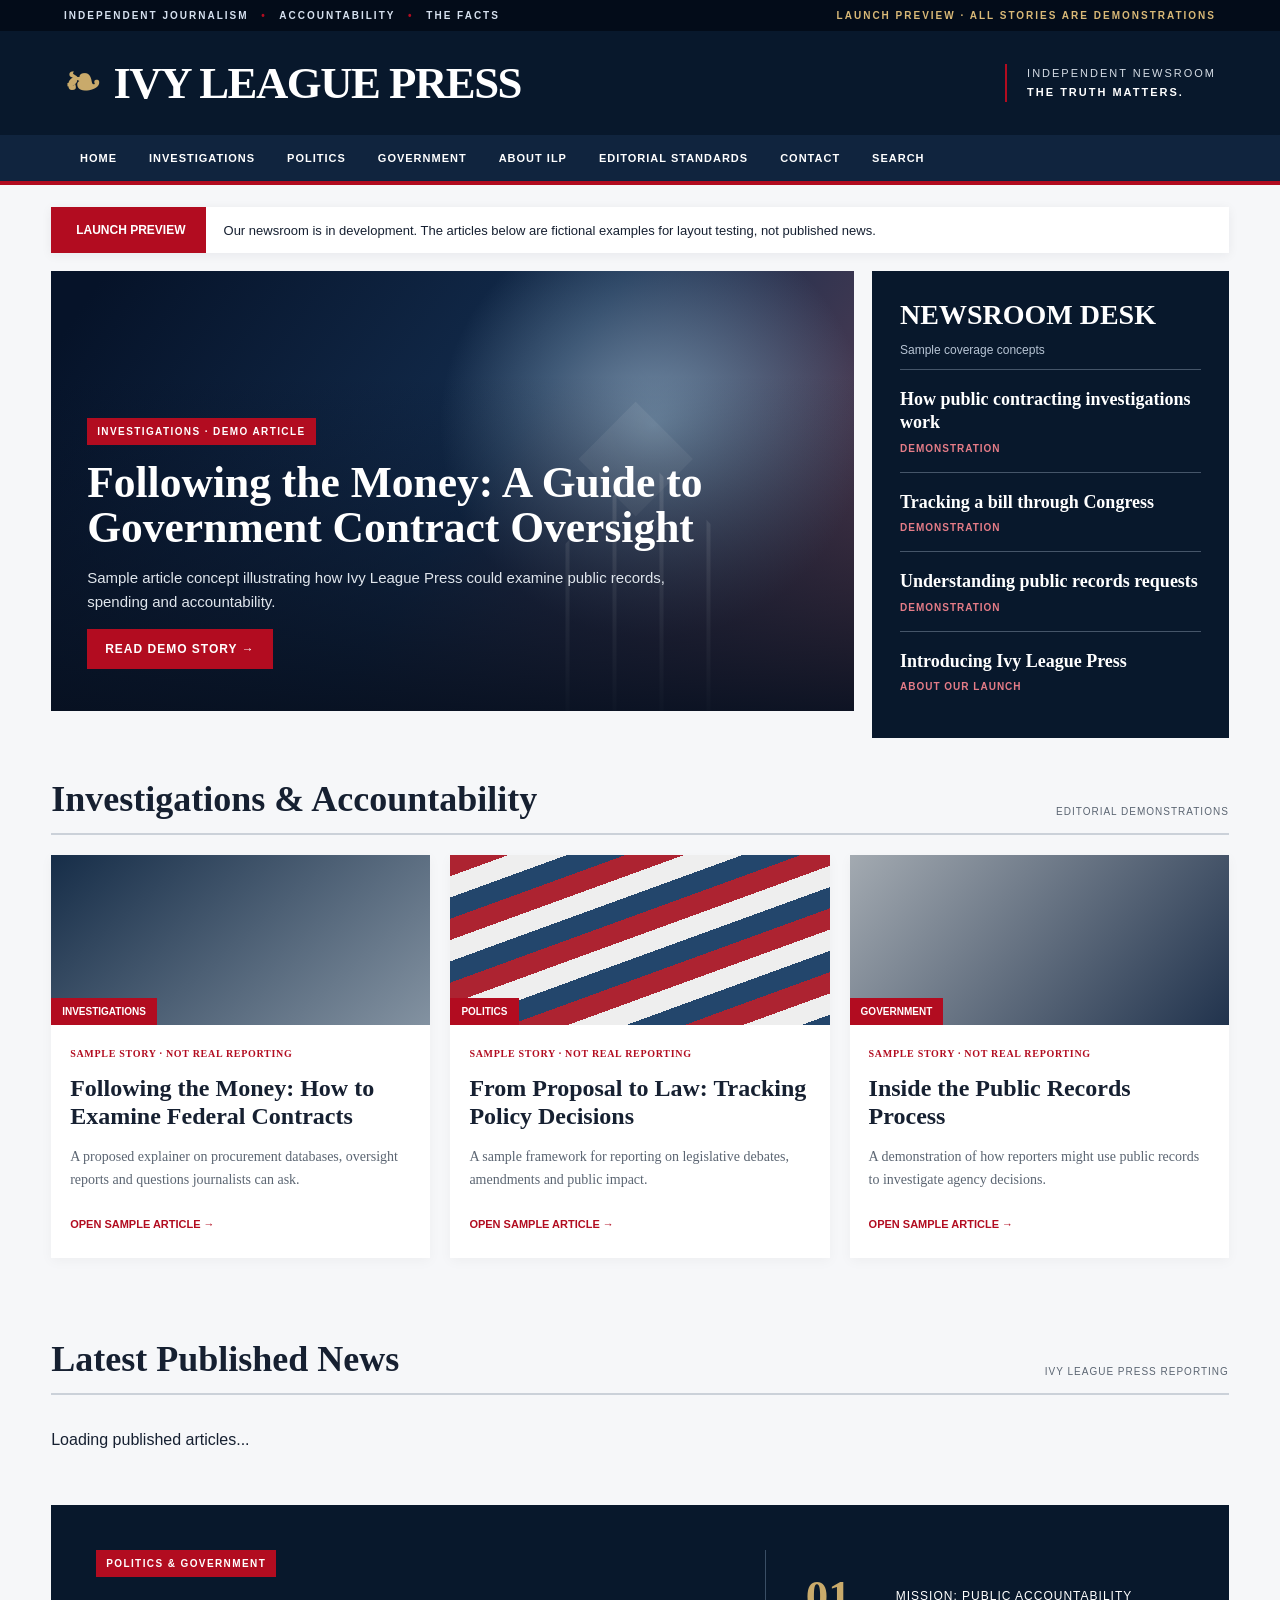
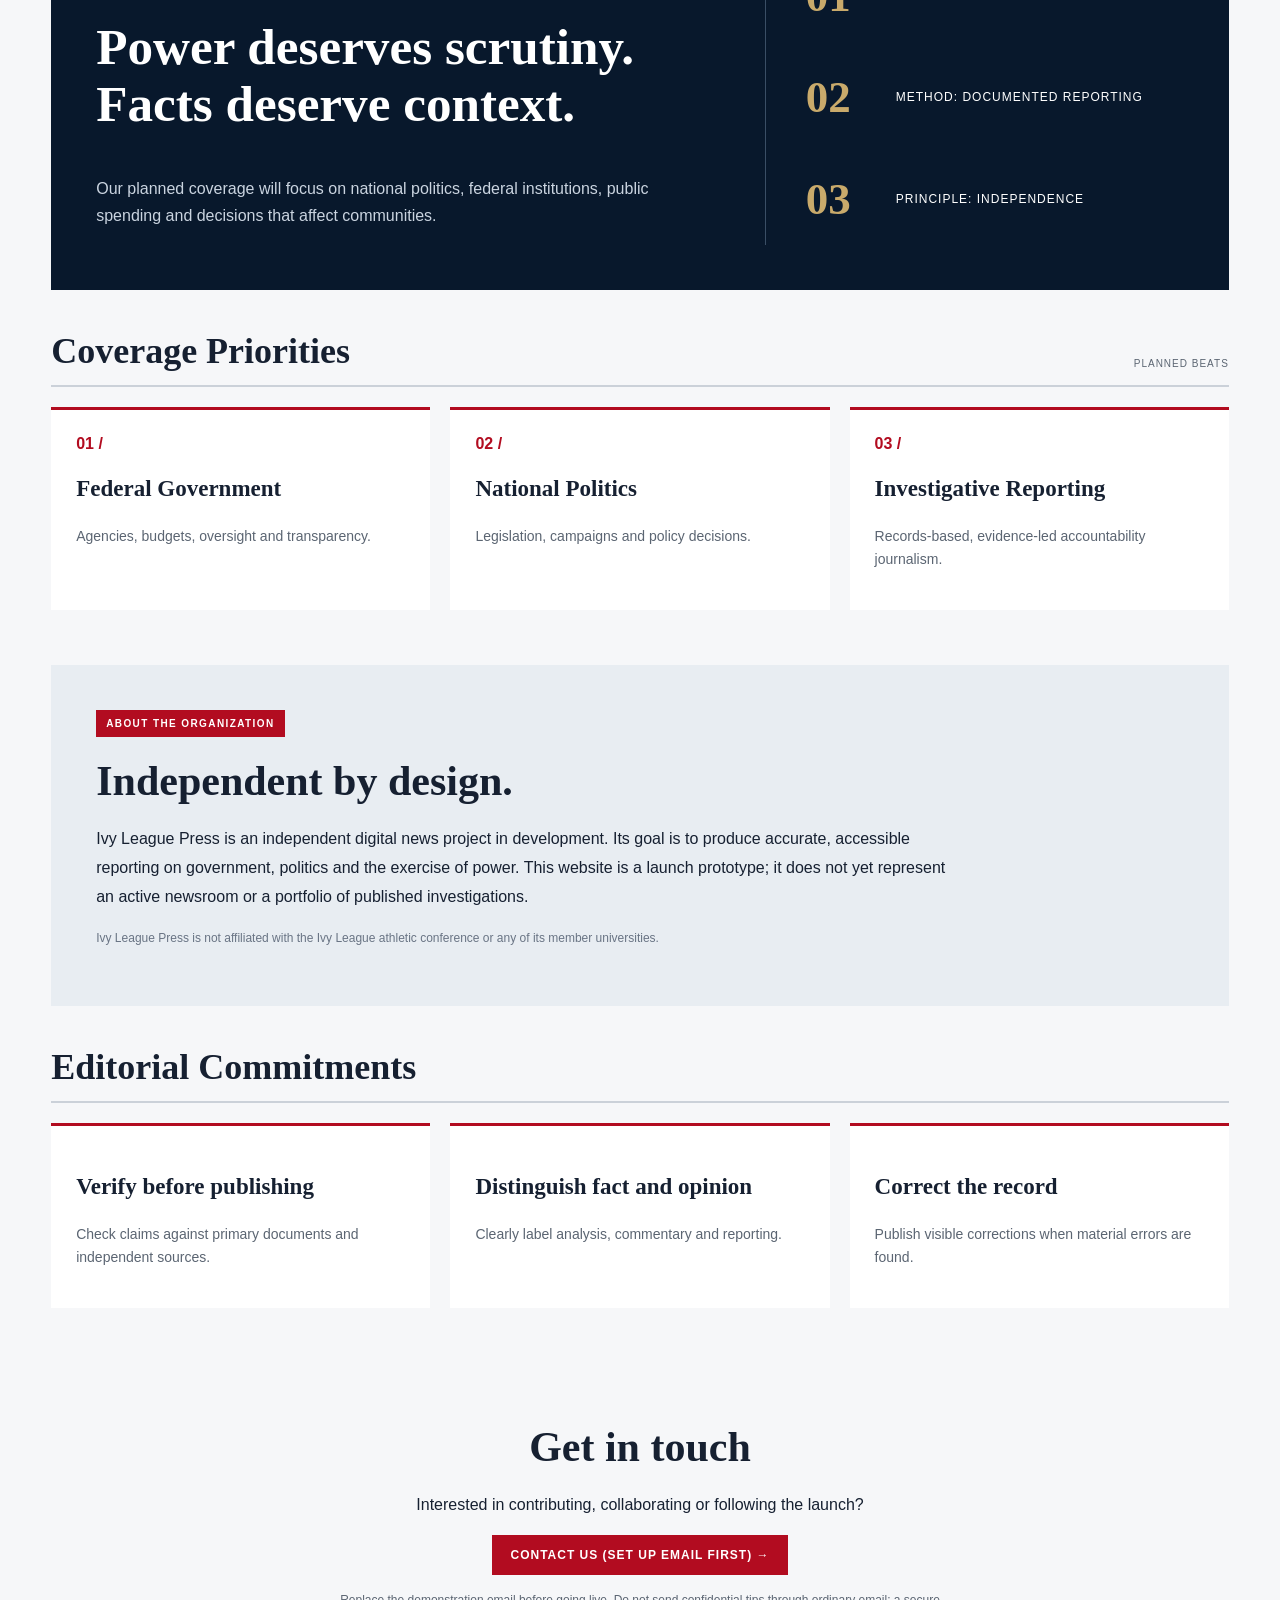
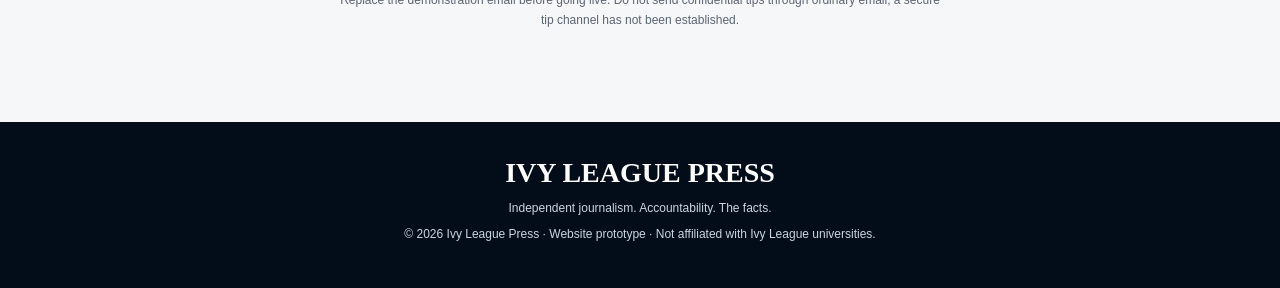
==== commit ae0a6224: "Update index.html" ====
--- a/index.html
+++ b/index.html
@@ -1,5 +1,14 @@
 <!doctype html><html lang="en"><head><meta charset="utf-8"><meta name="viewport" content="width=device-width,initial-scale=1"><meta name="description" content="Ivy League Press — an independent digital newsroom in development covering politics, government and investigations."><title>Ivy League Press | Independent Journalism</title><link rel="stylesheet" href="styles.css">
-<link rel="stylesheet" href="pages.css"></head><body><div class="utility">INDEPENDENT JOURNALISM <span>•</span> ACCOUNTABILITY <span>•</span> THE FACTS <span class="utility-right">LAUNCH PREVIEW · ALL STORIES ARE DEMONSTRATIONS</span></div><header><a class="brand" href="index.html"><span class="crest">❧</span><span>IVY LEAGUE <b>PRESS</b></span></a><div class="brand-right">INDEPENDENT NEWSROOM<br><strong>THE TRUTH MATTERS.</strong></div><button class="menu" id="menu" aria-label="Toggle navigation">☰</button></header><nav id="nav"><a href="index.html">HOME</a><a href="section.html?category=Investigations">INVESTIGATIONS</a><a href="section.html?category=Politics">POLITICS</a><a href="section.html?category=Government">GOVERNMENT</a><a href="about.html">ABOUT ILP</a><a href="standards.html">EDITORIAL STANDARDS</a><a href="contact.html">CONTACT</a><a href="search.html">SEARCH</a></nav><main id="home"><div class="notice"><strong>LAUNCH PREVIEW</strong><span>Our newsroom is in development. The articles below are fictional examples for layout testing, not published news.</span></div><div class="top-grid"><article class="hero"><div class="hero-art"><div class="capitol">◆</div><div class="hero-overlay"><span class="eyebrow">INVESTIGATIONS · DEMO ARTICLE</span><h1>Following the Money: A Guide to Government Contract Oversight</h1><p>Sample article concept illustrating how Ivy League Press could examine public records, spending and accountability.</p><a class="button" href="#article-contracts">READ DEMO STORY →</a></div></div></article><aside class="latest"><h2>NEWSROOM DESK</h2><p class="aside-intro">Sample coverage concepts</p><a href="#article-contracts">How public contracting investigations work <small>DEMONSTRATION</small></a><a href="#article-policy">Tracking a bill through Congress <small>DEMONSTRATION</small></a><a href="#article-records">Understanding public records requests <small>DEMONSTRATION</small></a><a href="#about">Introducing Ivy League Press <small>ABOUT OUR LAUNCH</small></a></aside></div><section id="investigations" class="section"><div class="section-heading"><h2>Investigations & Accountability</h2><span>EDITORIAL DEMONSTRATIONS</span></div><div class="cards"><article class="story" id="article-contracts"><div class="thumb thumb-one"><span>INVESTIGATIONS</span></div><div class="story-body"><div class="demo">SAMPLE STORY · NOT REAL REPORTING</div><h3>Following the Money: How to Examine Federal Contracts</h3><p>A proposed explainer on procurement databases, oversight reports and questions journalists can ask.</p><button class="read" data-story="contracts">OPEN SAMPLE ARTICLE →</button></div></article><article class="story" id="article-policy"><div class="thumb thumb-two"><span>POLITICS</span></div><div class="story-body"><div class="demo">SAMPLE STORY · NOT REAL REPORTING</div><h3>From Proposal to Law: Tracking Policy Decisions</h3><p>A sample framework for reporting on legislative debates, amendments and public impact.</p><button class="read" data-story="policy">OPEN SAMPLE ARTICLE →</button></div></article><article class="story" id="article-records"><div class="thumb thumb-three"><span>GOVERNMENT</span></div><div class="story-body"><div class="demo">SAMPLE STORY · NOT REAL REPORTING</div><h3>Inside the Public Records Process</h3><p>A demonstration of how reporters might use public records to investigate agency decisions.</p><button class="read" data-story="records">OPEN SAMPLE ARTICLE →</button></div></article></div></section><section id="politics" class="feature"><div><span class="eyebrow">POLITICS & GOVERNMENT</span><h2>Power deserves scrutiny.<br>Facts deserve context.</h2><p>Our planned coverage will focus on national politics, federal institutions, public spending and decisions that affect communities.</p></div><div class="feature-stat"><strong>01</strong><span>MISSION: PUBLIC ACCOUNTABILITY</span><strong>02</strong><span>METHOD: DOCUMENTED REPORTING</span><strong>03</strong><span>PRINCIPLE: INDEPENDENCE</span></div></section><section id="government" class="section"><div class="section-heading"><h2>Coverage Priorities</h2><span>PLANNED BEATS</span></div><div class="beats"><div><b>01 /</b><h3>Federal Government</h3><p>Agencies, budgets, oversight and transparency.</p></div><div><b>02 /</b><h3>National Politics</h3><p>Legislation, campaigns and policy decisions.</p></div><div><b>03 /</b><h3>Investigative Reporting</h3><p>Records-based, evidence-led accountability journalism.</p></div></div></section><section id="about" class="about"><span class="eyebrow">ABOUT THE ORGANIZATION</span><h2>Independent by design.</h2><p>Ivy League Press is an independent digital news project in development. Its goal is to produce accurate, accessible reporting on government, politics and the exercise of power. This website is a launch prototype; it does not yet represent an active newsroom or a portfolio of published investigations.</p><p class="disclaimer">Ivy League Press is not affiliated with the Ivy League athletic conference or any of its member universities.</p></section><section id="standards" class="section"><div class="section-heading"><h2>Editorial Commitments</h2></div><div class="beats"><div><h3>Verify before publishing</h3><p>Check claims against primary documents and independent sources.</p></div><div><h3>Distinguish fact and opinion</h3><p>Clearly label analysis, commentary and reporting.</p></div><div><h3>Correct the record</h3><p>Publish visible corrections when material errors are found.</p></div></div></section><section id="contact" class="contact"><h2>Get in touch</h2><p>Interested in contributing, collaborating or following the launch?</p><a href="mailto:hello@example.com?subject=Ivy%20League%20Press%20Inquiry" class="button">CONTACT US (SET UP EMAIL FIRST) →</a><p class="small">Replace the demonstration email before going live. Do not send confidential tips through ordinary email; a secure tip channel has not been established.</p></section></main><footer><div class="footer-brand">IVY LEAGUE PRESS</div><p>Independent journalism. Accountability. The facts.</p><p>© <span id="year"></span> Ivy League Press · Website prototype · Not affiliated with Ivy League universities.</p></footer><dialog id="storyDialog"><button class="close" id="closeDialog" aria-label="Close">×</button><span class="eyebrow">DEMONSTRATION ARTICLE — NOT PUBLISHED NEWS</span><h2 id="dialogTitle"></h2><p id="dialogText"></p><p class="disclaimer">This content is a hypothetical reporting outline only. It does not allege misconduct by any real person or organization.</p></dialog><script src="script.js"></script>
+<link rel="stylesheet" href="pages.css"></head><body><div class="utility">INDEPENDENT JOURNALISM <span>•</span> ACCOUNTABILITY <span>•</span> THE FACTS <span class="utility-right">LAUNCH PREVIEW · ALL STORIES ARE DEMONSTRATIONS</span></div><header><a class="brand" href="index.html"><span class="crest">❧</span><span>IVY LEAGUE <b>PRESS</b></span></a><div class="brand-right">INDEPENDENT NEWSROOM<br><strong>THE TRUTH MATTERS.</strong></div><button class="menu" id="menu" aria-label="Toggle navigation">☰</button></header><nav id="nav"><a href="index.html">HOME</a><a href="section.html?category=Investigations">INVESTIGATIONS</a><a href="section.html?category=Politics">POLITICS</a><a href="section.html?category=Government">GOVERNMENT</a><a href="about.html">ABOUT ILP</a><a href="standards.html">EDITORIAL STANDARDS</a><a href="contact.html">CONTACT</a><a href="search.html">SEARCH</a></nav><main id="home"><div class="notice"><strong>LAUNCH PREVIEW</strong><span>Our newsroom is in development. The articles below are fictional examples for layout testing, not published news.</span></div><div class="top-grid"><article class="hero"><div class="hero-art"><div class="capitol">◆</div><div class="hero-overlay"><span class="eyebrow">INVESTIGATIONS · DEMO ARTICLE</span><h1>Following the Money: A Guide to Government Contract Oversight</h1><p>Sample article concept illustrating how Ivy League Press could examine public records, spending and accountability.</p><a class="button" href="#article-contracts">READ DEMO STORY →</a></div></div></article><aside class="latest"><h2>NEWSROOM DESK</h2><p class="aside-intro">Sample coverage concepts</p><a href="#article-contracts">How public contracting investigations work <small>DEMONSTRATION</small></a><a href="#article-policy">Tracking a bill through Congress <small>DEMONSTRATION</small></a><a href="#article-records">Understanding public records requests <small>DEMONSTRATION</small></a><a href="#about">Introducing Ivy League Press <small>ABOUT OUR LAUNCH</small></a></aside></div><section id="investigations" class="section"><div class="section-heading"><h2>Investigations & Accountability</h2><span>EDITORIAL DEMONSTRATIONS</span></div><div class="cards"><article class="story" id="article-contracts"><div class="thumb thumb-one"><span>INVESTIGATIONS</span></div><div class="story-body"><div class="demo">SAMPLE STORY · NOT REAL REPORTING</div><h3>Following the Money: How to Examine Federal Contracts</h3><p>A proposed explainer on procurement databases, oversight reports and questions journalists can ask.</p><button class="read" data-story="contracts">OPEN SAMPLE ARTICLE →</button></div></article><article class="story" id="article-policy"><div class="thumb thumb-two"><span>POLITICS</span></div><div class="story-body"><div class="demo">SAMPLE STORY · NOT REAL REPORTING</div><h3>From Proposal to Law: Tracking Policy Decisions</h3><p>A sample framework for reporting on legislative debates, amendments and public impact.</p><button class="read" data-story="policy">OPEN SAMPLE ARTICLE →</button></div></article><article class="story" id="article-records"><div class="thumb thumb-three"><span>GOVERNMENT</span></div><div class="story-body"><div class="demo">SAMPLE STORY · NOT REAL REPORTING</div><h3>Inside the Public Records Process</h3><p>A demonstration of how reporters might use public records to investigate agency decisions.</p><button class="read" data-story="records">OPEN SAMPLE ARTICLE →</button></div></article></div></section><section id="published-news" class="section">
+  <div class="section-heading">
+    <h2>Latest Published News</h2>
+    <span>IVY LEAGUE PRESS REPORTING</span>
+  </div>
+
+  <div id="published-articles" class="cards">
+    <p>Loading published articles...</p>
+  </div>
+</section><section id="politics" class="feature"><div><span class="eyebrow">POLITICS & GOVERNMENT</span><h2>Power deserves scrutiny.<br>Facts deserve context.</h2><p>Our planned coverage will focus on national politics, federal institutions, public spending and decisions that affect communities.</p></div><div class="feature-stat"><strong>01</strong><span>MISSION: PUBLIC ACCOUNTABILITY</span><strong>02</strong><span>METHOD: DOCUMENTED REPORTING</span><strong>03</strong><span>PRINCIPLE: INDEPENDENCE</span></div></section><section id="government" class="section"><div class="section-heading"><h2>Coverage Priorities</h2><span>PLANNED BEATS</span></div><div class="beats"><div><b>01 /</b><h3>Federal Government</h3><p>Agencies, budgets, oversight and transparency.</p></div><div><b>02 /</b><h3>National Politics</h3><p>Legislation, campaigns and policy decisions.</p></div><div><b>03 /</b><h3>Investigative Reporting</h3><p>Records-based, evidence-led accountability journalism.</p></div></div></section><section id="about" class="about"><span class="eyebrow">ABOUT THE ORGANIZATION</span><h2>Independent by design.</h2><p>Ivy League Press is an independent digital news project in development. Its goal is to produce accurate, accessible reporting on government, politics and the exercise of power. This website is a launch prototype; it does not yet represent an active newsroom or a portfolio of published investigations.</p><p class="disclaimer">Ivy League Press is not affiliated with the Ivy League athletic conference or any of its member universities.</p></section><section id="standards" class="section"><div class="section-heading"><h2>Editorial Commitments</h2></div><div class="beats"><div><h3>Verify before publishing</h3><p>Check claims against primary documents and independent sources.</p></div><div><h3>Distinguish fact and opinion</h3><p>Clearly label analysis, commentary and reporting.</p></div><div><h3>Correct the record</h3><p>Publish visible corrections when material errors are found.</p></div></div></section><section id="contact" class="contact"><h2>Get in touch</h2><p>Interested in contributing, collaborating or following the launch?</p><a href="mailto:hello@example.com?subject=Ivy%20League%20Press%20Inquiry" class="button">CONTACT US (SET UP EMAIL FIRST) →</a><p class="small">Replace the demonstration email before going live. Do not send confidential tips through ordinary email; a secure tip channel has not been established.</p></section></main><footer><div class="footer-brand">IVY LEAGUE PRESS</div><p>Independent journalism. Accountability. The facts.</p><p>© <span id="year"></span> Ivy League Press · Website prototype · Not affiliated with Ivy League universities.</p></footer><dialog id="storyDialog"><button class="close" id="closeDialog" aria-label="Close">×</button><span class="eyebrow">DEMONSTRATION ARTICLE — NOT PUBLISHED NEWS</span><h2 id="dialogTitle"></h2><p id="dialogText"></p><p class="disclaimer">This content is a hypothetical reporting outline only. It does not allege misconduct by any real person or organization.</p></dialog><script src="script.js"></script>
 <script src="pages.js"></script>
-<script src="navigation.js"></script>
+<script src="navigation.js"></script> <script type="module" src="published-news.js"></script>
 </body></html>
